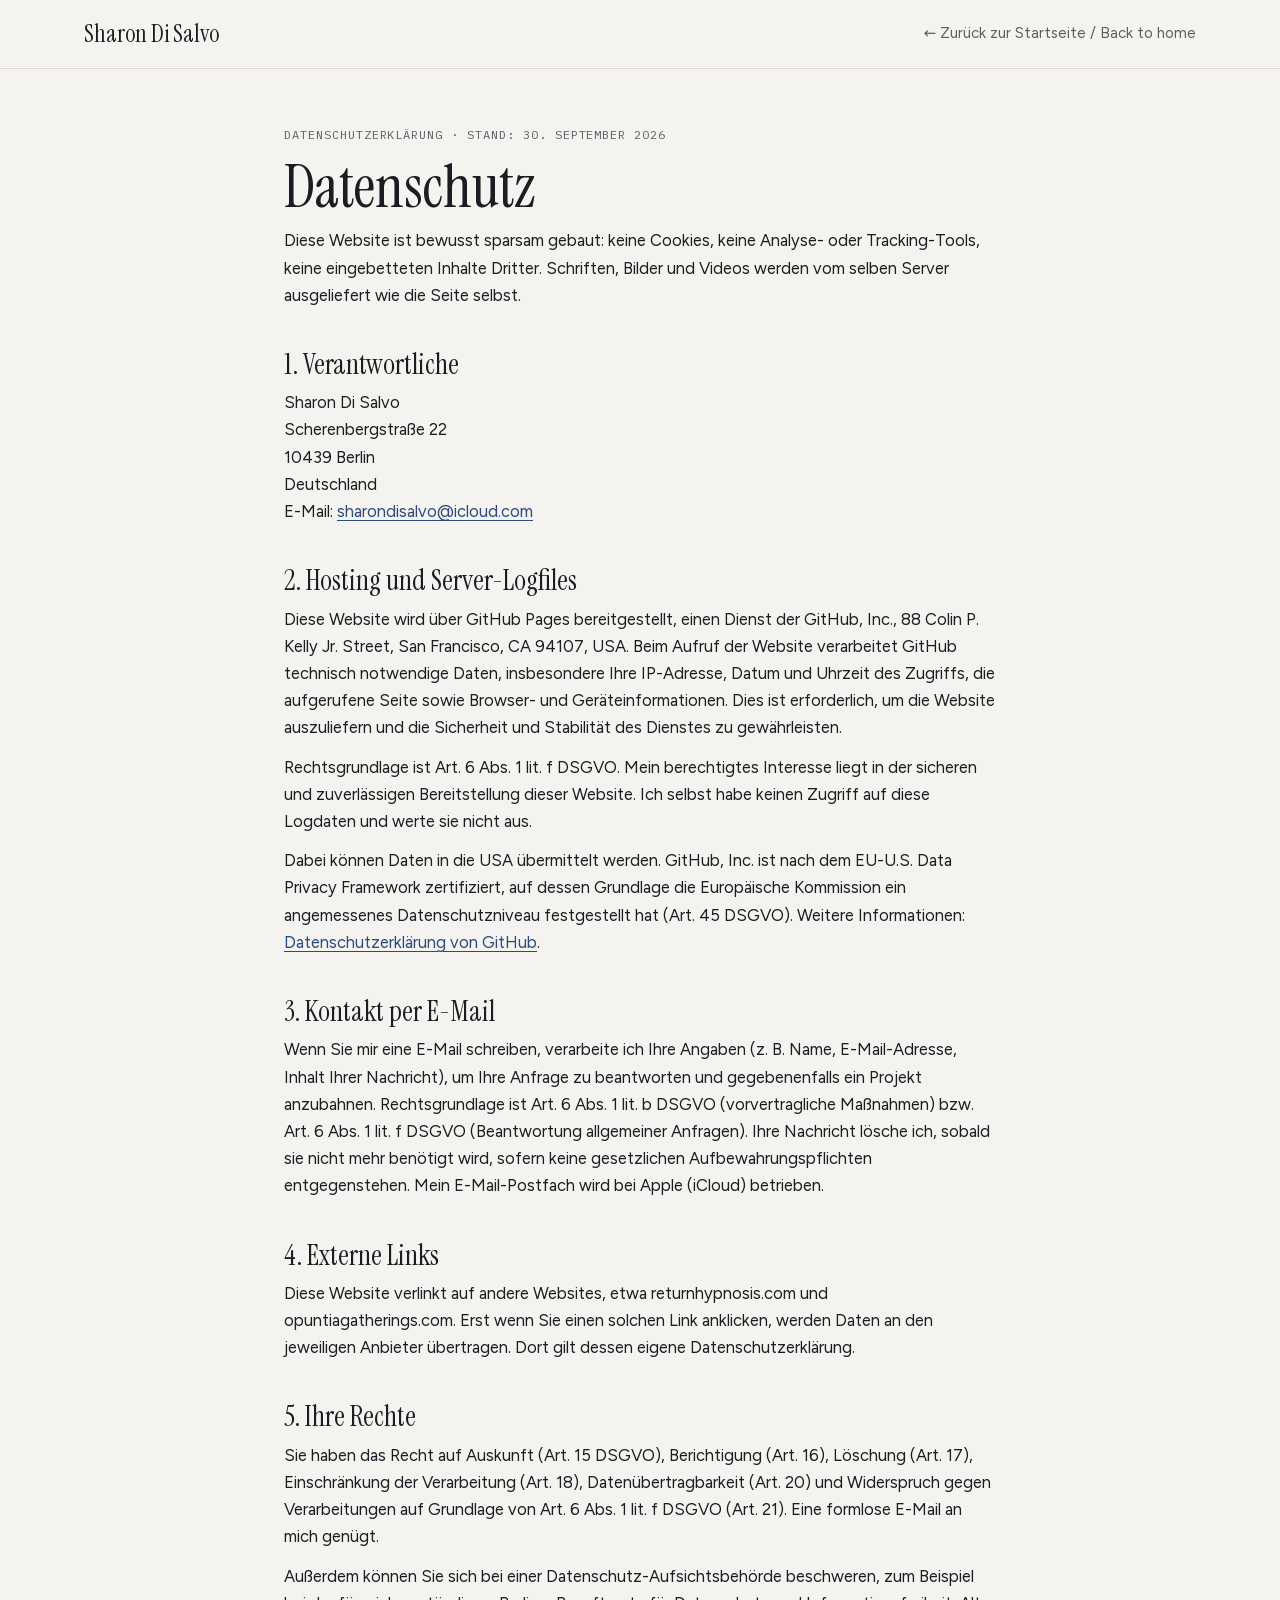
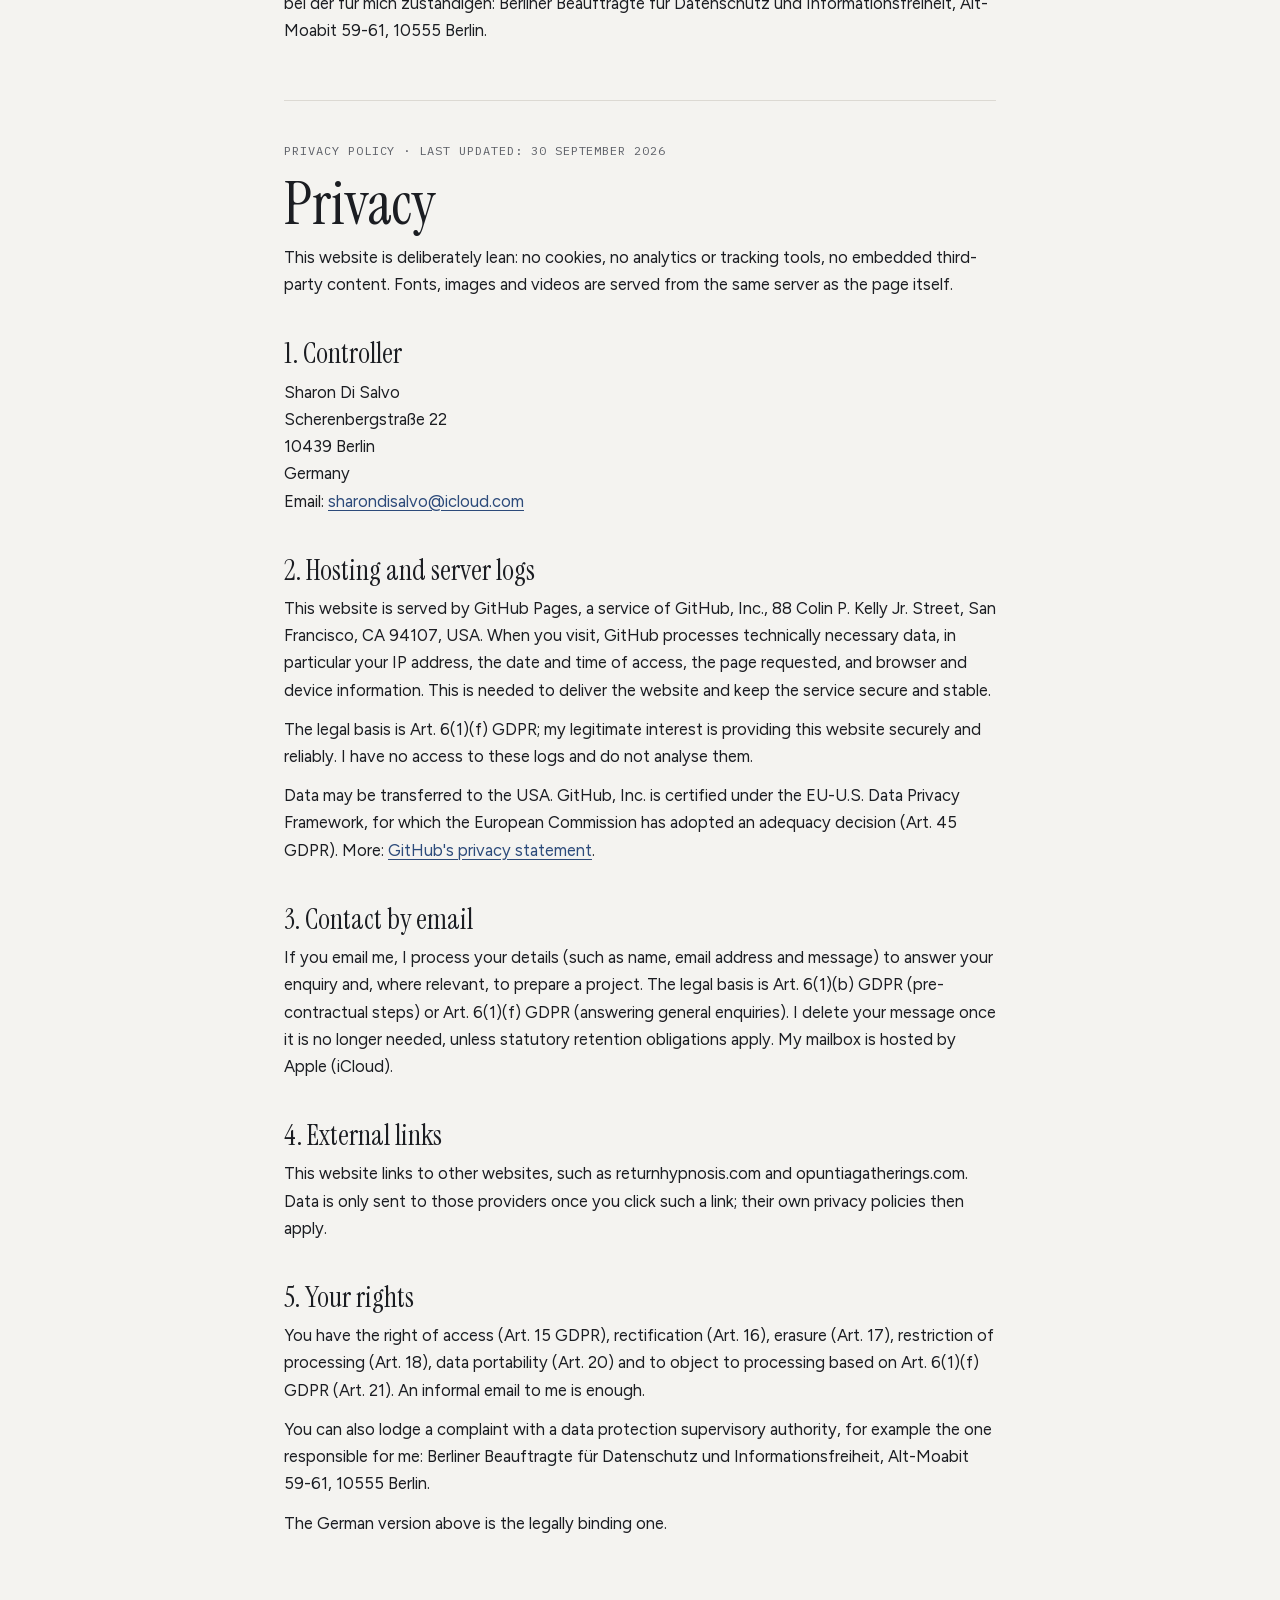
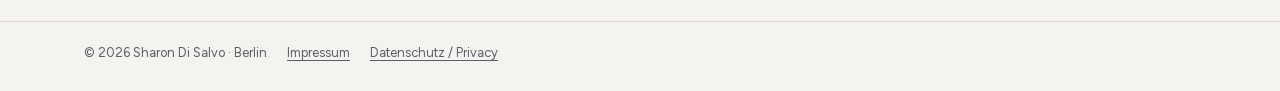
==== datenschutz.html @ be1120a4 "Add Impressum and privacy policy, linked in the footer German legal pages with English versions: § 5" ====
<!doctype html>
<html lang="de">
<head>
<meta charset="utf-8">
<meta name="viewport" content="width=device-width, initial-scale=1, viewport-fit=cover">
<title>Datenschutz · Sharon Di Salvo</title>
<meta name="robots" content="noindex">
<link rel="stylesheet" href="fonts.css">
<style>
:root{--wall:#f4f3f0;--paper:#fff;--ink:#1b1d22;--muted:#5b5e66;--accent:#2c4a7a;--line:#dcd9d3;
--display:"Instrument Serif","Iowan Old Style",Georgia,serif;--body:"Figtree","Avenir Next","Segoe UI",system-ui,sans-serif;--mono:"IBM Plex Mono",ui-monospace,Menlo,monospace;color-scheme:light}
*{box-sizing:border-box}
body{margin:0;background:var(--wall);color:var(--ink);font-family:var(--body);font-size:16.5px;line-height:1.65;-webkit-font-smoothing:antialiased}
a{color:var(--accent);text-underline-offset:3px}
a:focus-visible{outline:2px solid var(--accent);outline-offset:3px}
.top{border-bottom:1px solid var(--line)}
.wrap{max-width:760px;margin:0 auto;padding-inline:24px}
.top .wrap{display:flex;justify-content:space-between;align-items:center;gap:16px;padding-block:14px;padding-top:calc(14px + env(safe-area-inset-top,0px));max-width:1160px}
.name{font-family:var(--display);font-size:24px;color:var(--ink);text-decoration:none}
.back{font-size:15px;color:var(--muted);text-decoration:none}
.back:hover{color:var(--ink)}
main .wrap{padding-block:56px 72px}
h1{font-family:var(--display);font-weight:400;font-size:clamp(40px,6vw,60px);line-height:1.05;margin:0 0 8px}
h2{font-family:var(--display);font-weight:400;font-size:28px;margin:40px 0 8px;line-height:1.15}
h3{font-size:16.5px;font-weight:600;margin:26px 0 4px}
p,ul{margin:0 0 12px}
ul{padding-left:1.2em}
.label{font-family:var(--mono);font-size:12px;letter-spacing:.08em;text-transform:uppercase;color:var(--muted)}
.lang{border-top:1px solid var(--line);margin-top:56px;padding-top:40px}
address{font-style:normal}
footer{border-top:1px solid var(--line);font-size:13px;color:var(--muted)}
footer .wrap{padding-block:20px 28px;padding-bottom:calc(28px + env(safe-area-inset-bottom,0px));display:flex;flex-wrap:wrap;gap:8px 20px;max-width:1160px}
footer a{color:var(--muted)}
</style>
</head>
<body>
<header class="top"><div class="wrap"><a class="name" href="./">Sharon Di Salvo</a><a class="back" href="./">← Zurück zur Startseite / Back to home</a></div></header>
<main><div class="wrap">

<p class="label">Datenschutzerklärung · Stand: 30. September 2026</p>
<h1>Datenschutz</h1>
<p>Diese Website ist bewusst sparsam gebaut: keine Cookies, keine Analyse- oder Tracking-Tools, keine eingebetteten Inhalte Dritter. Schriften, Bilder und Videos werden vom selben Server ausgeliefert wie die Seite selbst.</p>

<h2>1. Verantwortliche</h2>
<address>Sharon Di Salvo<br>Scherenbergstraße 22<br>10439 Berlin<br>Deutschland</address>
<p>E-Mail: <a href="mailto:sharondisalvo@icloud.com">sharondisalvo@icloud.com</a></p>

<h2>2. Hosting und Server-Logfiles</h2>
<p>Diese Website wird über GitHub Pages bereitgestellt, einen Dienst der GitHub, Inc., 88 Colin P. Kelly Jr. Street, San Francisco, CA 94107, USA. Beim Aufruf der Website verarbeitet GitHub technisch notwendige Daten, insbesondere Ihre IP-Adresse, Datum und Uhrzeit des Zugriffs, die aufgerufene Seite sowie Browser- und Geräteinformationen. Dies ist erforderlich, um die Website auszuliefern und die Sicherheit und Stabilität des Dienstes zu gewährleisten.</p>
<p>Rechtsgrundlage ist Art. 6 Abs. 1 lit. f DSGVO. Mein berechtigtes Interesse liegt in der sicheren und zuverlässigen Bereitstellung dieser Website. Ich selbst habe keinen Zugriff auf diese Logdaten und werte sie nicht aus.</p>
<p>Dabei können Daten in die USA übermittelt werden. GitHub, Inc. ist nach dem EU-U.S. Data Privacy Framework zertifiziert, auf dessen Grundlage die Europäische Kommission ein angemessenes Datenschutzniveau festgestellt hat (Art. 45 DSGVO). Weitere Informationen: <a href="https://docs.github.com/de/site-policy/privacy-policies/github-general-privacy-statement" rel="noopener">Datenschutzerklärung von GitHub</a>.</p>

<h2>3. Kontakt per E-Mail</h2>
<p>Wenn Sie mir eine E-Mail schreiben, verarbeite ich Ihre Angaben (z. B. Name, E-Mail-Adresse, Inhalt Ihrer Nachricht), um Ihre Anfrage zu beantworten und gegebenenfalls ein Projekt anzubahnen. Rechtsgrundlage ist Art. 6 Abs. 1 lit. b DSGVO (vorvertragliche Maßnahmen) bzw. Art. 6 Abs. 1 lit. f DSGVO (Beantwortung allgemeiner Anfragen). Ihre Nachricht lösche ich, sobald sie nicht mehr benötigt wird, sofern keine gesetzlichen Aufbewahrungspflichten entgegenstehen. Mein E-Mail-Postfach wird bei Apple (iCloud) betrieben.</p>

<h2>4. Externe Links</h2>
<p>Diese Website verlinkt auf andere Websites, etwa returnhypnosis.com und opuntiagatherings.com. Erst wenn Sie einen solchen Link anklicken, werden Daten an den jeweiligen Anbieter übertragen. Dort gilt dessen eigene Datenschutzerklärung.</p>

<h2>5. Ihre Rechte</h2>
<p>Sie haben das Recht auf Auskunft (Art. 15 DSGVO), Berichtigung (Art. 16), Löschung (Art. 17), Einschränkung der Verarbeitung (Art. 18), Datenübertragbarkeit (Art. 20) und Widerspruch gegen Verarbeitungen auf Grundlage von Art. 6 Abs. 1 lit. f DSGVO (Art. 21). Eine formlose E-Mail an mich genügt.</p>
<p>Außerdem können Sie sich bei einer Datenschutz-Aufsichtsbehörde beschweren, zum Beispiel bei der für mich zuständigen: Berliner Beauftragte für Datenschutz und Informationsfreiheit, Alt-Moabit 59-61, 10555 Berlin.</p>

<section class="lang" lang="en">
<p class="label">Privacy policy · Last updated: 30 September 2026</p>
<h1>Privacy</h1>
<p>This website is deliberately lean: no cookies, no analytics or tracking tools, no embedded third-party content. Fonts, images and videos are served from the same server as the page itself.</p>
<h2>1. Controller</h2>
<address>Sharon Di Salvo<br>Scherenbergstraße 22<br>10439 Berlin<br>Germany</address>
<p>Email: <a href="mailto:sharondisalvo@icloud.com">sharondisalvo@icloud.com</a></p>
<h2>2. Hosting and server logs</h2>
<p>This website is served by GitHub Pages, a service of GitHub, Inc., 88 Colin P. Kelly Jr. Street, San Francisco, CA 94107, USA. When you visit, GitHub processes technically necessary data, in particular your IP address, the date and time of access, the page requested, and browser and device information. This is needed to deliver the website and keep the service secure and stable.</p>
<p>The legal basis is Art. 6(1)(f) GDPR; my legitimate interest is providing this website securely and reliably. I have no access to these logs and do not analyse them.</p>
<p>Data may be transferred to the USA. GitHub, Inc. is certified under the EU-U.S. Data Privacy Framework, for which the European Commission has adopted an adequacy decision (Art. 45 GDPR). More: <a href="https://docs.github.com/en/site-policy/privacy-policies/github-general-privacy-statement" rel="noopener">GitHub's privacy statement</a>.</p>
<h2>3. Contact by email</h2>
<p>If you email me, I process your details (such as name, email address and message) to answer your enquiry and, where relevant, to prepare a project. The legal basis is Art. 6(1)(b) GDPR (pre-contractual steps) or Art. 6(1)(f) GDPR (answering general enquiries). I delete your message once it is no longer needed, unless statutory retention obligations apply. My mailbox is hosted by Apple (iCloud).</p>
<h2>4. External links</h2>
<p>This website links to other websites, such as returnhypnosis.com and opuntiagatherings.com. Data is only sent to those providers once you click such a link; their own privacy policies then apply.</p>
<h2>5. Your rights</h2>
<p>You have the right of access (Art. 15 GDPR), rectification (Art. 16), erasure (Art. 17), restriction of processing (Art. 18), data portability (Art. 20) and to object to processing based on Art. 6(1)(f) GDPR (Art. 21). An informal email to me is enough.</p>
<p>You can also lodge a complaint with a data protection supervisory authority, for example the one responsible for me: Berliner Beauftragte für Datenschutz und Informationsfreiheit, Alt-Moabit 59-61, 10555 Berlin.</p>
<p>The German version above is the legally binding one.</p>
</section>

</div></main>
<footer><div class="wrap"><span>© 2026 Sharon Di Salvo · Berlin</span><a href="impressum.html">Impressum</a><a href="datenschutz.html">Datenschutz / Privacy</a></div></footer>
</body>
</html>
---- fonts.css ----
@font-face {
  font-family: 'Figtree';
  font-style: normal;
  font-weight: 400;
  font-display: swap;
  src: url(fonts/Figtree-400-latin-ext.woff2) format('woff2');
  unicode-range: U+0100-02BA, U+02BD-02C5, U+02C7-02CC, U+02CE-02D7, U+02DD-02FF, U+0304, U+0308, U+0329, U+1D00-1DBF, U+1E00-1E9F, U+1EF2-1EFF, U+2020, U+20A0-20AB, U+20AD-20C0, U+2113, U+2C60-2C7F, U+A720-A7FF;
}
@font-face {
  font-family: 'Figtree';
  font-style: normal;
  font-weight: 400;
  font-display: swap;
  src: url(fonts/Figtree-400-latin.woff2) format('woff2');
  unicode-range: U+0000-00FF, U+0131, U+0152-0153, U+02BB-02BC, U+02C6, U+02DA, U+02DC, U+0304, U+0308, U+0329, U+2000-206F, U+20AC, U+2122, U+2191, U+2193, U+2212, U+2215, U+FEFF, U+FFFD;
}
@font-face {
  font-family: 'Figtree';
  font-style: normal;
  font-weight: 500;
  font-display: swap;
  src: url(fonts/Figtree-500-latin-ext.woff2) format('woff2');
  unicode-range: U+0100-02BA, U+02BD-02C5, U+02C7-02CC, U+02CE-02D7, U+02DD-02FF, U+0304, U+0308, U+0329, U+1D00-1DBF, U+1E00-1E9F, U+1EF2-1EFF, U+2020, U+20A0-20AB, U+20AD-20C0, U+2113, U+2C60-2C7F, U+A720-A7FF;
}
@font-face {
  font-family: 'Figtree';
  font-style: normal;
  font-weight: 500;
  font-display: swap;
  src: url(fonts/Figtree-500-latin.woff2) format('woff2');
  unicode-range: U+0000-00FF, U+0131, U+0152-0153, U+02BB-02BC, U+02C6, U+02DA, U+02DC, U+0304, U+0308, U+0329, U+2000-206F, U+20AC, U+2122, U+2191, U+2193, U+2212, U+2215, U+FEFF, U+FFFD;
}
@font-face {
  font-family: 'Figtree';
  font-style: normal;
  font-weight: 600;
  font-display: swap;
  src: url(fonts/Figtree-600-latin-ext.woff2) format('woff2');
  unicode-range: U+0100-02BA, U+02BD-02C5, U+02C7-02CC, U+02CE-02D7, U+02DD-02FF, U+0304, U+0308, U+0329, U+1D00-1DBF, U+1E00-1E9F, U+1EF2-1EFF, U+2020, U+20A0-20AB, U+20AD-20C0, U+2113, U+2C60-2C7F, U+A720-A7FF;
}
@font-face {
  font-family: 'Figtree';
  font-style: normal;
  font-weight: 600;
  font-display: swap;
  src: url(fonts/Figtree-600-latin.woff2) format('woff2');
  unicode-range: U+0000-00FF, U+0131, U+0152-0153, U+02BB-02BC, U+02C6, U+02DA, U+02DC, U+0304, U+0308, U+0329, U+2000-206F, U+20AC, U+2122, U+2191, U+2193, U+2212, U+2215, U+FEFF, U+FFFD;
}
@font-face {
  font-family: 'IBM Plex Mono';
  font-style: normal;
  font-weight: 400;
  font-display: swap;
  src: url(fonts/IBMPlexMono-400-latin-ext.woff2) format('woff2');
  unicode-range: U+0100-02BA, U+02BD-02C5, U+02C7-02CC, U+02CE-02D7, U+02DD-02FF, U+0304, U+0308, U+0329, U+1D00-1DBF, U+1E00-1E9F, U+1EF2-1EFF, U+2020, U+20A0-20AB, U+20AD-20C0, U+2113, U+2C60-2C7F, U+A720-A7FF;
}
@font-face {
  font-family: 'IBM Plex Mono';
  font-style: normal;
  font-weight: 400;
  font-display: swap;
  src: url(fonts/IBMPlexMono-400-latin.woff2) format('woff2');
  unicode-range: U+0000-00FF, U+0131, U+0152-0153, U+02BB-02BC, U+02C6, U+02DA, U+02DC, U+0304, U+0308, U+0329, U+2000-206F, U+20AC, U+2122, U+2191, U+2193, U+2212, U+2215, U+FEFF, U+FFFD;
}
@font-face {
  font-family: 'IBM Plex Mono';
  font-style: normal;
  font-weight: 500;
  font-display: swap;
  src: url(fonts/IBMPlexMono-500-latin-ext.woff2) format('woff2');
  unicode-range: U+0100-02BA, U+02BD-02C5, U+02C7-02CC, U+02CE-02D7, U+02DD-02FF, U+0304, U+0308, U+0329, U+1D00-1DBF, U+1E00-1E9F, U+1EF2-1EFF, U+2020, U+20A0-20AB, U+20AD-20C0, U+2113, U+2C60-2C7F, U+A720-A7FF;
}
@font-face {
  font-family: 'IBM Plex Mono';
  font-style: normal;
  font-weight: 500;
  font-display: swap;
  src: url(fonts/IBMPlexMono-500-latin.woff2) format('woff2');
  unicode-range: U+0000-00FF, U+0131, U+0152-0153, U+02BB-02BC, U+02C6, U+02DA, U+02DC, U+0304, U+0308, U+0329, U+2000-206F, U+20AC, U+2122, U+2191, U+2193, U+2212, U+2215, U+FEFF, U+FFFD;
}
@font-face {
  font-family: 'Instrument Serif';
  font-style: italic;
  font-weight: 400;
  font-display: swap;
  src: url(fonts/InstrumentSerif-400i-latin-ext.woff2) format('woff2');
  unicode-range: U+0100-02BA, U+02BD-02C5, U+02C7-02CC, U+02CE-02D7, U+02DD-02FF, U+0304, U+0308, U+0329, U+1D00-1DBF, U+1E00-1E9F, U+1EF2-1EFF, U+2020, U+20A0-20AB, U+20AD-20C0, U+2113, U+2C60-2C7F, U+A720-A7FF;
}
@font-face {
  font-family: 'Instrument Serif';
  font-style: italic;
  font-weight: 400;
  font-display: swap;
  src: url(fonts/InstrumentSerif-400i-latin.woff2) format('woff2');
  unicode-range: U+0000-00FF, U+0131, U+0152-0153, U+02BB-02BC, U+02C6, U+02DA, U+02DC, U+0304, U+0308, U+0329, U+2000-206F, U+20AC, U+2122, U+2191, U+2193, U+2212, U+2215, U+FEFF, U+FFFD;
}
@font-face {
  font-family: 'Instrument Serif';
  font-style: normal;
  font-weight: 400;
  font-display: swap;
  src: url(fonts/InstrumentSerif-400-latin-ext.woff2) format('woff2');
  unicode-range: U+0100-02BA, U+02BD-02C5, U+02C7-02CC, U+02CE-02D7, U+02DD-02FF, U+0304, U+0308, U+0329, U+1D00-1DBF, U+1E00-1E9F, U+1EF2-1EFF, U+2020, U+20A0-20AB, U+20AD-20C0, U+2113, U+2C60-2C7F, U+A720-A7FF;
}
@font-face {
  font-family: 'Instrument Serif';
  font-style: normal;
  font-weight: 400;
  font-display: swap;
  src: url(fonts/InstrumentSerif-400-latin.woff2) format('woff2');
  unicode-range: U+0000-00FF, U+0131, U+0152-0153, U+02BB-02BC, U+02C6, U+02DA, U+02DC, U+0304, U+0308, U+0329, U+2000-206F, U+20AC, U+2122, U+2191, U+2193, U+2212, U+2215, U+FEFF, U+FFFD;
}
@font-face {
  font-family: 'Josefin Sans';
  font-style: normal;
  font-weight: 400;
  font-display: swap;
  src: url(fonts/JosefinSans-400-latin-ext.woff2) format('woff2');
  unicode-range: U+0100-02BA, U+02BD-02C5, U+02C7-02CC, U+02CE-02D7, U+02DD-02FF, U+0304, U+0308, U+0329, U+1D00-1DBF, U+1E00-1E9F, U+1EF2-1EFF, U+2020, U+20A0-20AB, U+20AD-20C0, U+2113, U+2C60-2C7F, U+A720-A7FF;
}
@font-face {
  font-family: 'Josefin Sans';
  font-style: normal;
  font-weight: 400;
  font-display: swap;
  src: url(fonts/JosefinSans-400-latin.woff2) format('woff2');
  unicode-range: U+0000-00FF, U+0131, U+0152-0153, U+02BB-02BC, U+02C6, U+02DA, U+02DC, U+0304, U+0308, U+0329, U+2000-206F, U+20AC, U+2122, U+2191, U+2193, U+2212, U+2215, U+FEFF, U+FFFD;
}
@font-face {
  font-family: 'Josefin Sans';
  font-style: normal;
  font-weight: 600;
  font-display: swap;
  src: url(fonts/JosefinSans-600-latin-ext.woff2) format('woff2');
  unicode-range: U+0100-02BA, U+02BD-02C5, U+02C7-02CC, U+02CE-02D7, U+02DD-02FF, U+0304, U+0308, U+0329, U+1D00-1DBF, U+1E00-1E9F, U+1EF2-1EFF, U+2020, U+20A0-20AB, U+20AD-20C0, U+2113, U+2C60-2C7F, U+A720-A7FF;
}
@font-face {
  font-family: 'Josefin Sans';
  font-style: normal;
  font-weight: 600;
  font-display: swap;
  src: url(fonts/JosefinSans-600-latin.woff2) format('woff2');
  unicode-range: U+0000-00FF, U+0131, U+0152-0153, U+02BB-02BC, U+02C6, U+02DA, U+02DC, U+0304, U+0308, U+0329, U+2000-206F, U+20AC, U+2122, U+2191, U+2193, U+2212, U+2215, U+FEFF, U+FFFD;
}
@font-face {
  font-family: 'Playfair Display';
  font-style: italic;
  font-weight: 400;
  font-display: swap;
  src: url(fonts/PlayfairDisplay-400i-latin-ext.woff2) format('woff2');
  unicode-range: U+0100-02BA, U+02BD-02C5, U+02C7-02CC, U+02CE-02D7, U+02DD-02FF, U+0304, U+0308, U+0329, U+1D00-1DBF, U+1E00-1E9F, U+1EF2-1EFF, U+2020, U+20A0-20AB, U+20AD-20C0, U+2113, U+2C60-2C7F, U+A720-A7FF;
}
@font-face {
  font-family: 'Playfair Display';
  font-style: italic;
  font-weight: 400;
  font-display: swap;
  src: url(fonts/PlayfairDisplay-400i-latin.woff2) format('woff2');
  unicode-range: U+0000-00FF, U+0131, U+0152-0153, U+02BB-02BC, U+02C6, U+02DA, U+02DC, U+0304, U+0308, U+0329, U+2000-206F, U+20AC, U+2122, U+2191, U+2193, U+2212, U+2215, U+FEFF, U+FFFD;
}
@font-face {
  font-family: 'Playfair Display';
  font-style: normal;
  font-weight: 700;
  font-display: swap;
  src: url(fonts/PlayfairDisplay-700-latin-ext.woff2) format('woff2');
  unicode-range: U+0100-02BA, U+02BD-02C5, U+02C7-02CC, U+02CE-02D7, U+02DD-02FF, U+0304, U+0308, U+0329, U+1D00-1DBF, U+1E00-1E9F, U+1EF2-1EFF, U+2020, U+20A0-20AB, U+20AD-20C0, U+2113, U+2C60-2C7F, U+A720-A7FF;
}
@font-face {
  font-family: 'Playfair Display';
  font-style: normal;
  font-weight: 700;
  font-display: swap;
  src: url(fonts/PlayfairDisplay-700-latin.woff2) format('woff2');
  unicode-range: U+0000-00FF, U+0131, U+0152-0153, U+02BB-02BC, U+02C6, U+02DA, U+02DC, U+0304, U+0308, U+0329, U+2000-206F, U+20AC, U+2122, U+2191, U+2193, U+2212, U+2215, U+FEFF, U+FFFD;
}
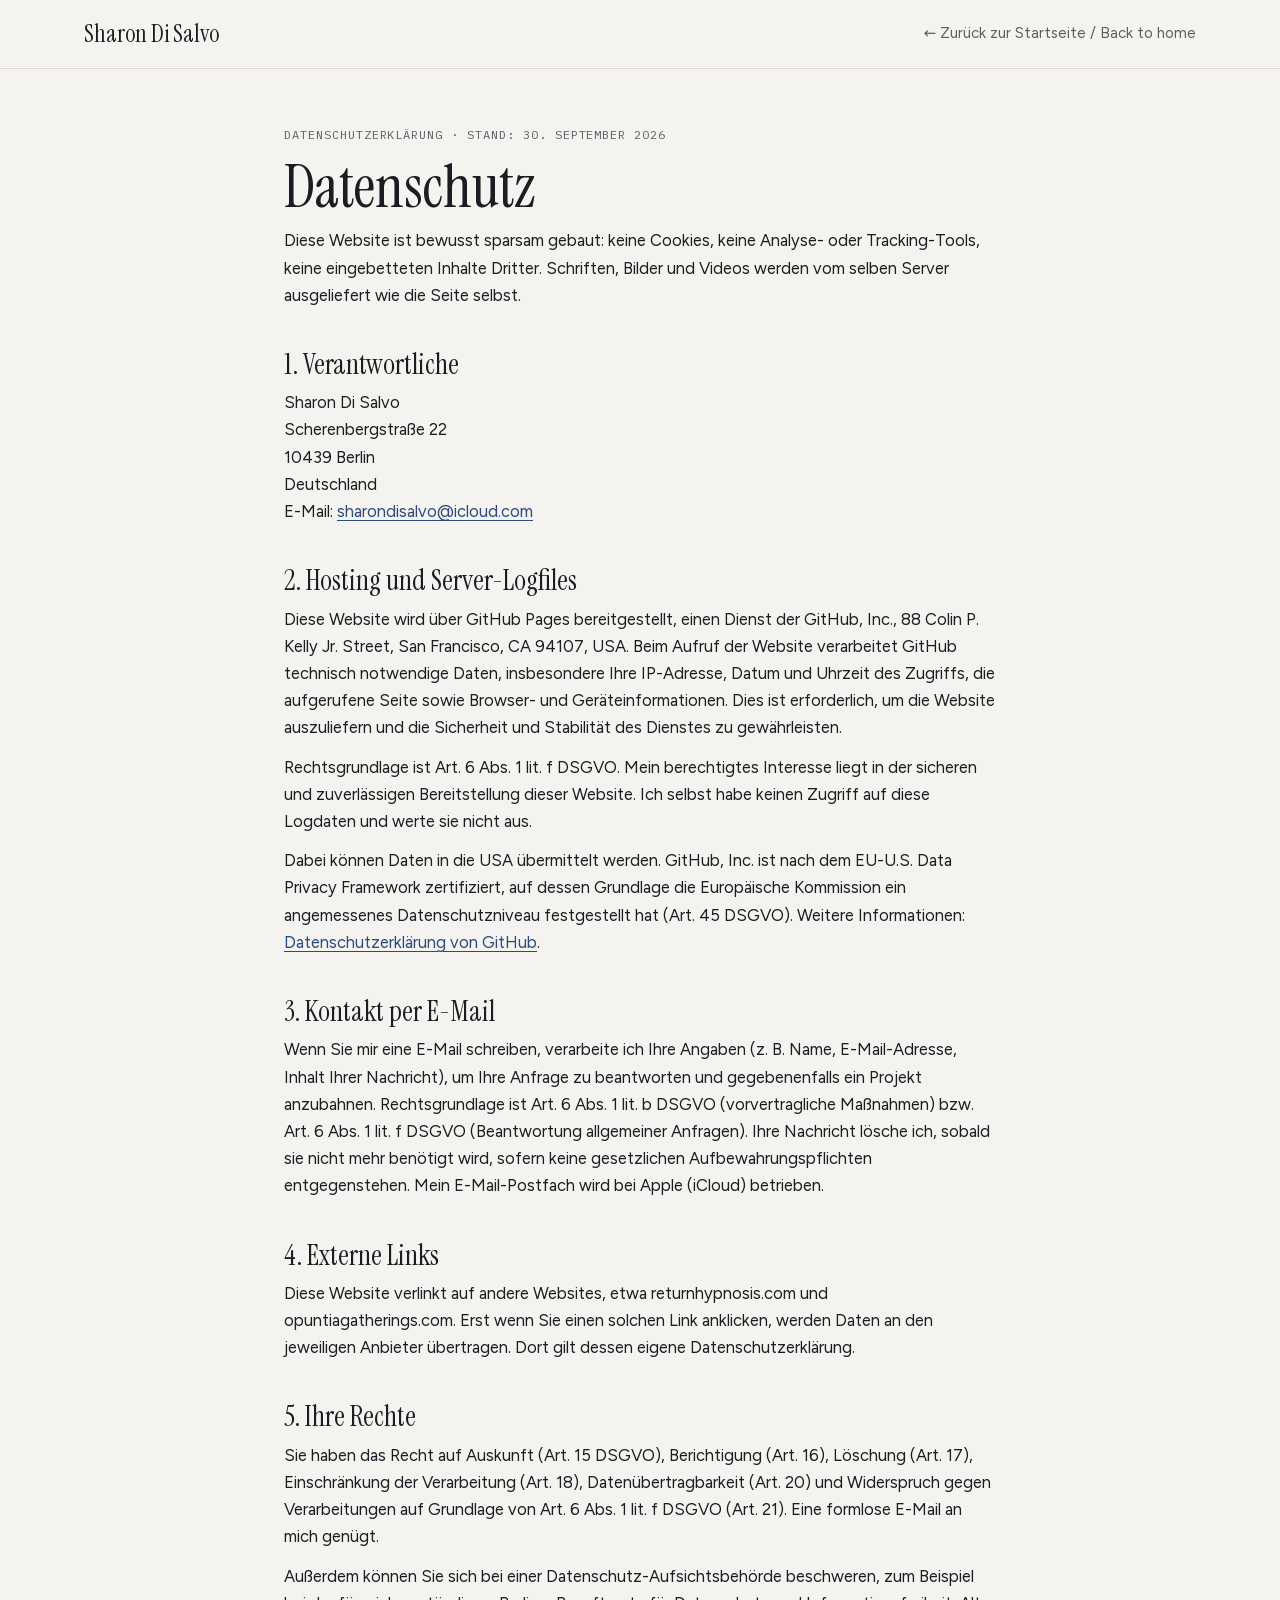
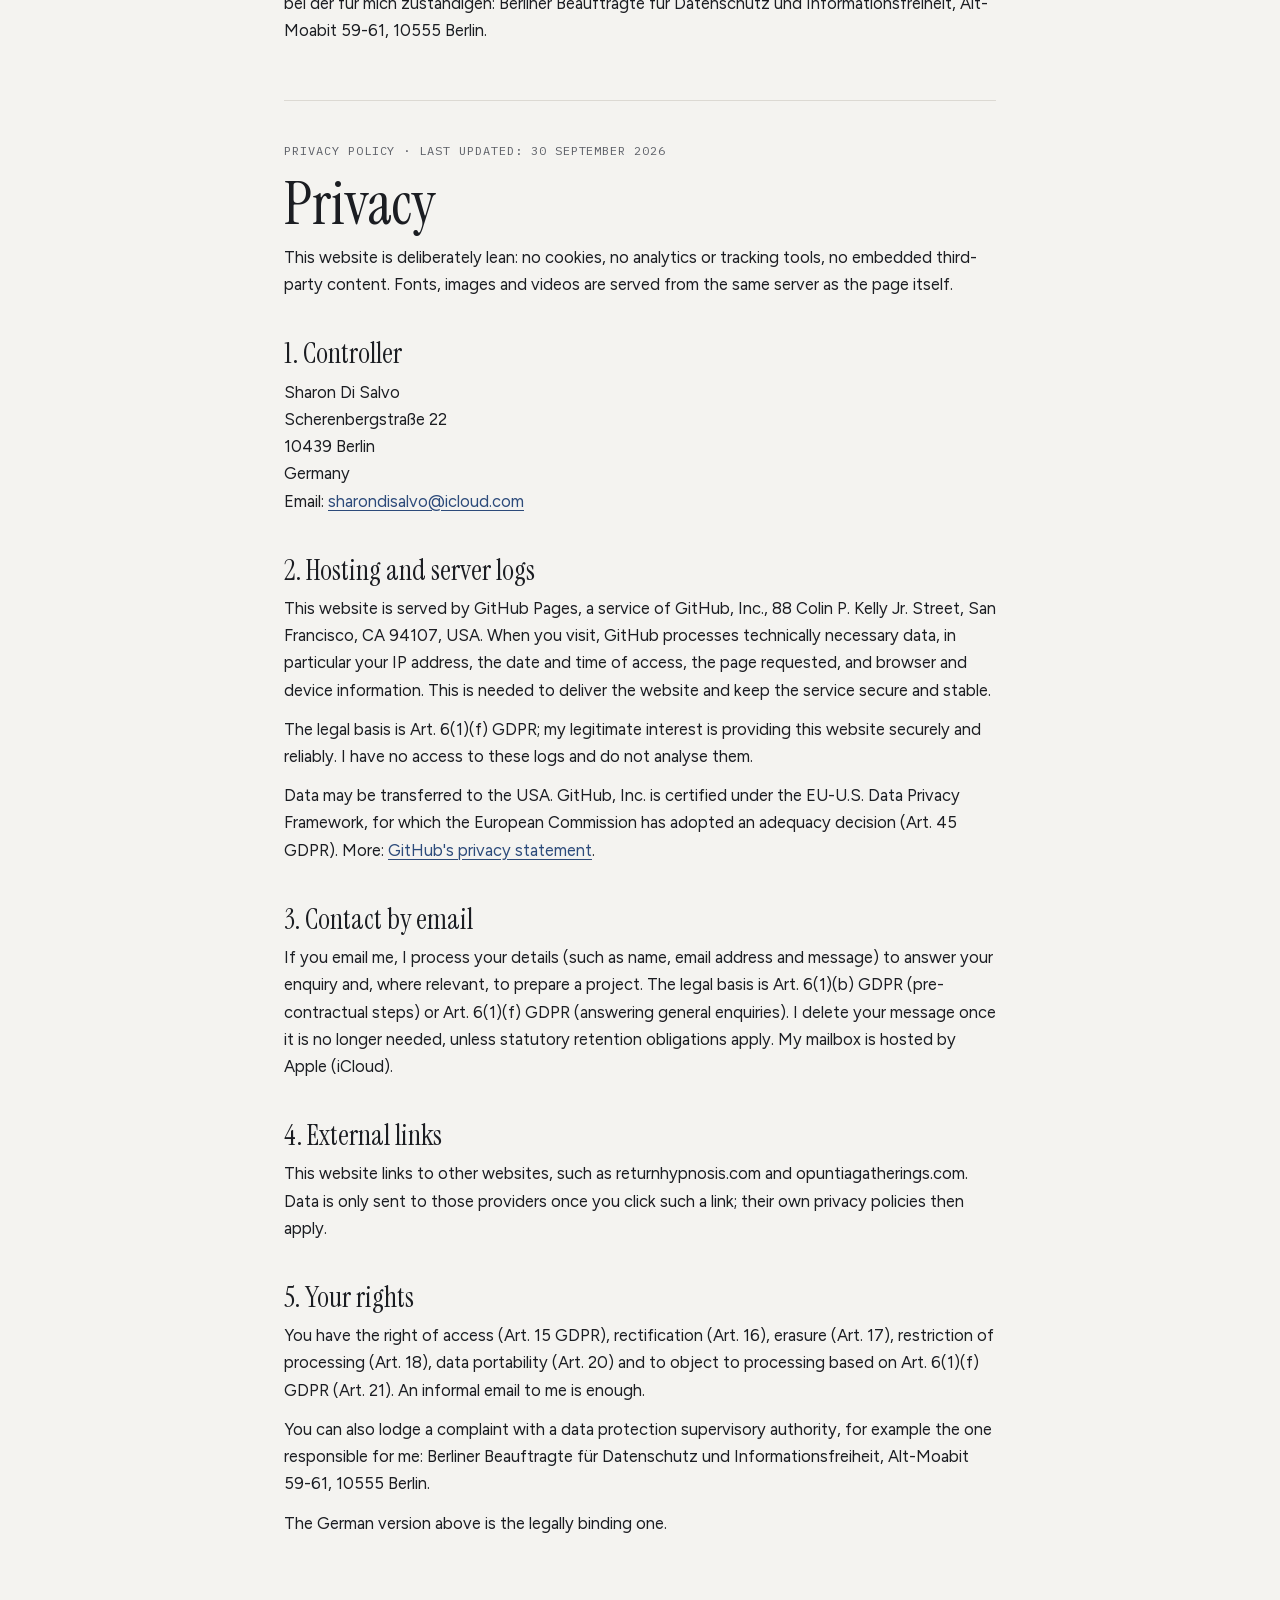
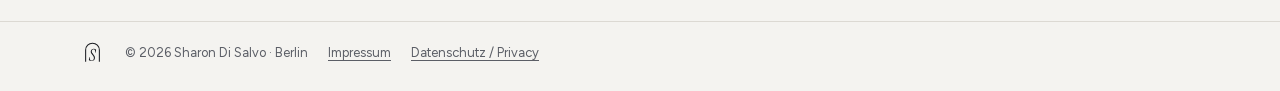
==== commit a7c45591: "Footer: small line-drawn doorway mark before the copyright line Co-Authored-By: Claude Opus 5.5 (1M " ====
--- a/datenschutz.html
+++ b/datenschutz.html
@@ -5,6 +5,11 @@
 <meta name="viewport" content="width=device-width, initial-scale=1, viewport-fit=cover">
 <title>Datenschutz · Sharon Di Salvo</title>
 <meta name="robots" content="noindex">
+<link rel="icon" href="favicon.ico" sizes="32x32">
+<link rel="icon" href="favicon.svg" type="image/svg+xml">
+<link rel="apple-touch-icon" href="apple-touch-icon.png">
+<link rel="manifest" href="site.webmanifest">
+<meta name="theme-color" content="#f4f3f0">
 <link rel="stylesheet" href="fonts.css">
 <style>
 :root{--wall:#f4f3f0;--paper:#fff;--ink:#1b1d22;--muted:#5b5e66;--accent:#2c4a7a;--line:#dcd9d3;
@@ -31,6 +36,8 @@
 footer{border-top:1px solid var(--line);font-size:13px;color:var(--muted)}
 footer .wrap{padding-block:20px 28px;padding-bottom:calc(28px + env(safe-area-inset-bottom,0px));display:flex;flex-wrap:wrap;gap:8px 20px;max-width:1160px}
 footer a{color:var(--muted)}
+footer .wrap{align-items:center}
+footer .mark{color:var(--ink);flex:none;margin-right:4px}
 </style>
 </head>
 <body>
@@ -82,6 +89,6 @@
 </section>
 
 </div></main>
-<footer><div class="wrap"><span>© 2026 Sharon Di Salvo · Berlin</span><a href="impressum.html">Impressum</a><a href="datenschutz.html">Datenschutz / Privacy</a></div></footer>
+<footer><div class="wrap"><svg class="mark" viewBox="11 8 42 52" width="17" height="21" aria-hidden="true" focusable="false"><path d="M15 57 V28 A17 17 0 0 1 49 28 V57" fill="none" stroke="currentColor" stroke-width="2.6"/><path d="M29.894194213544687 55.0Q28.757523036278112 55.0 27.478767961853215 54.75642760487145Q26.200012887428315 54.512855209742895 25.083639409755783 54.08660351826793Q23.967265932083254 53.66035182679296 23.31773954507378 53.09201623815967Q23.11476254913332 52.88903924221921 23.053869450351183 52.68606224627875Q22.992976351569045 52.48308525033829 23.07416714994523 52.07713125845737L24.210838327211803 45.70365358592693Q24.33262452477608 44.97293640054127 24.860364714221276 44.97293640054127Q25.34750950447838 44.97293640054127 25.34750950447838 45.78484438430311L25.388104903666473 47.3680649526387Q25.469295702042658 50.77807848443843 26.565371480121144 52.28010825439783Q27.661447258199626 53.78213802435724 30.13776660867324 53.78213802435724Q32.411108963206395 53.78213802435724 33.913138733165795 52.138024357239516Q35.4151685031252 50.49391069012179 35.4151685031252 47.733423545331526Q35.4151685031252 45.94722598105548 34.44087892261099 43.99864682002706Q33.46658934209678 42.05006765899864 31.72098717700883 40.10148849797023Q29.650621818416134 37.78755074424898 28.65603453830788 35.87956698240866Q27.661447258199626 33.971583220568334 27.661447258199626 31.86062246278755Q27.661447258199626 30.196211096075775 28.473355241961464 28.633288227334234Q29.285263225723305 27.070365358592692 30.929376892841034 26.035182679296344Q32.57349055995876 24.999999999999996 35.13100070880856 24.999999999999996Q38.66280043817257 24.999999999999996 40.530188800824796 26.583220568335587Q41.098524389458085 27.0297699594046 40.936142792705716 27.922868741542622L39.79947161543914 33.84979702300406Q39.67768541787487 34.45872801082544 39.231136026805856 34.45872801082544Q38.784586635736844 34.45872801082544 38.70339583736066 33.768606224627874L38.66280043817257 32.91610284167794Q38.5004188414202 29.62787550744249 37.749403956440496 27.902571041948576Q36.99838907146079 26.177266576454667 34.76564211611573 26.177266576454667Q33.141826148592045 26.177266576454667 32.167536568077836 26.90798376184032Q31.193246987563633 27.638700947225978 30.74669759649462 28.714479025710418Q30.300148205425607 29.790257104194858 30.300148205425607 30.845737483085248Q30.300148205425607 32.023004059539915 30.624911398930344 33.098782138024355Q30.94967459243508 34.174560216508794 31.741284876602876 35.37212449255751Q32.53289516077067 36.56968876860623 33.913138733165795 38.27469553450609Q35.861717894194214 40.588633288227335 36.9577936722727 42.699594046008116Q38.053869450351186 44.810554803788904 38.053869450351186 46.799729364005415Q38.053869450351186 49.19485791610284 36.978091371866746 51.04194857916103Q35.902313293382306 52.88903924221921 34.07552032991816 53.944519621109606Q32.24872736645403 55.0 29.894194213544687 55.0Z" fill="currentColor"/></svg><span>© 2026 Sharon Di Salvo · Berlin</span><a href="impressum.html">Impressum</a><a href="datenschutz.html">Datenschutz / Privacy</a></div></footer>
 </body>
 </html>
